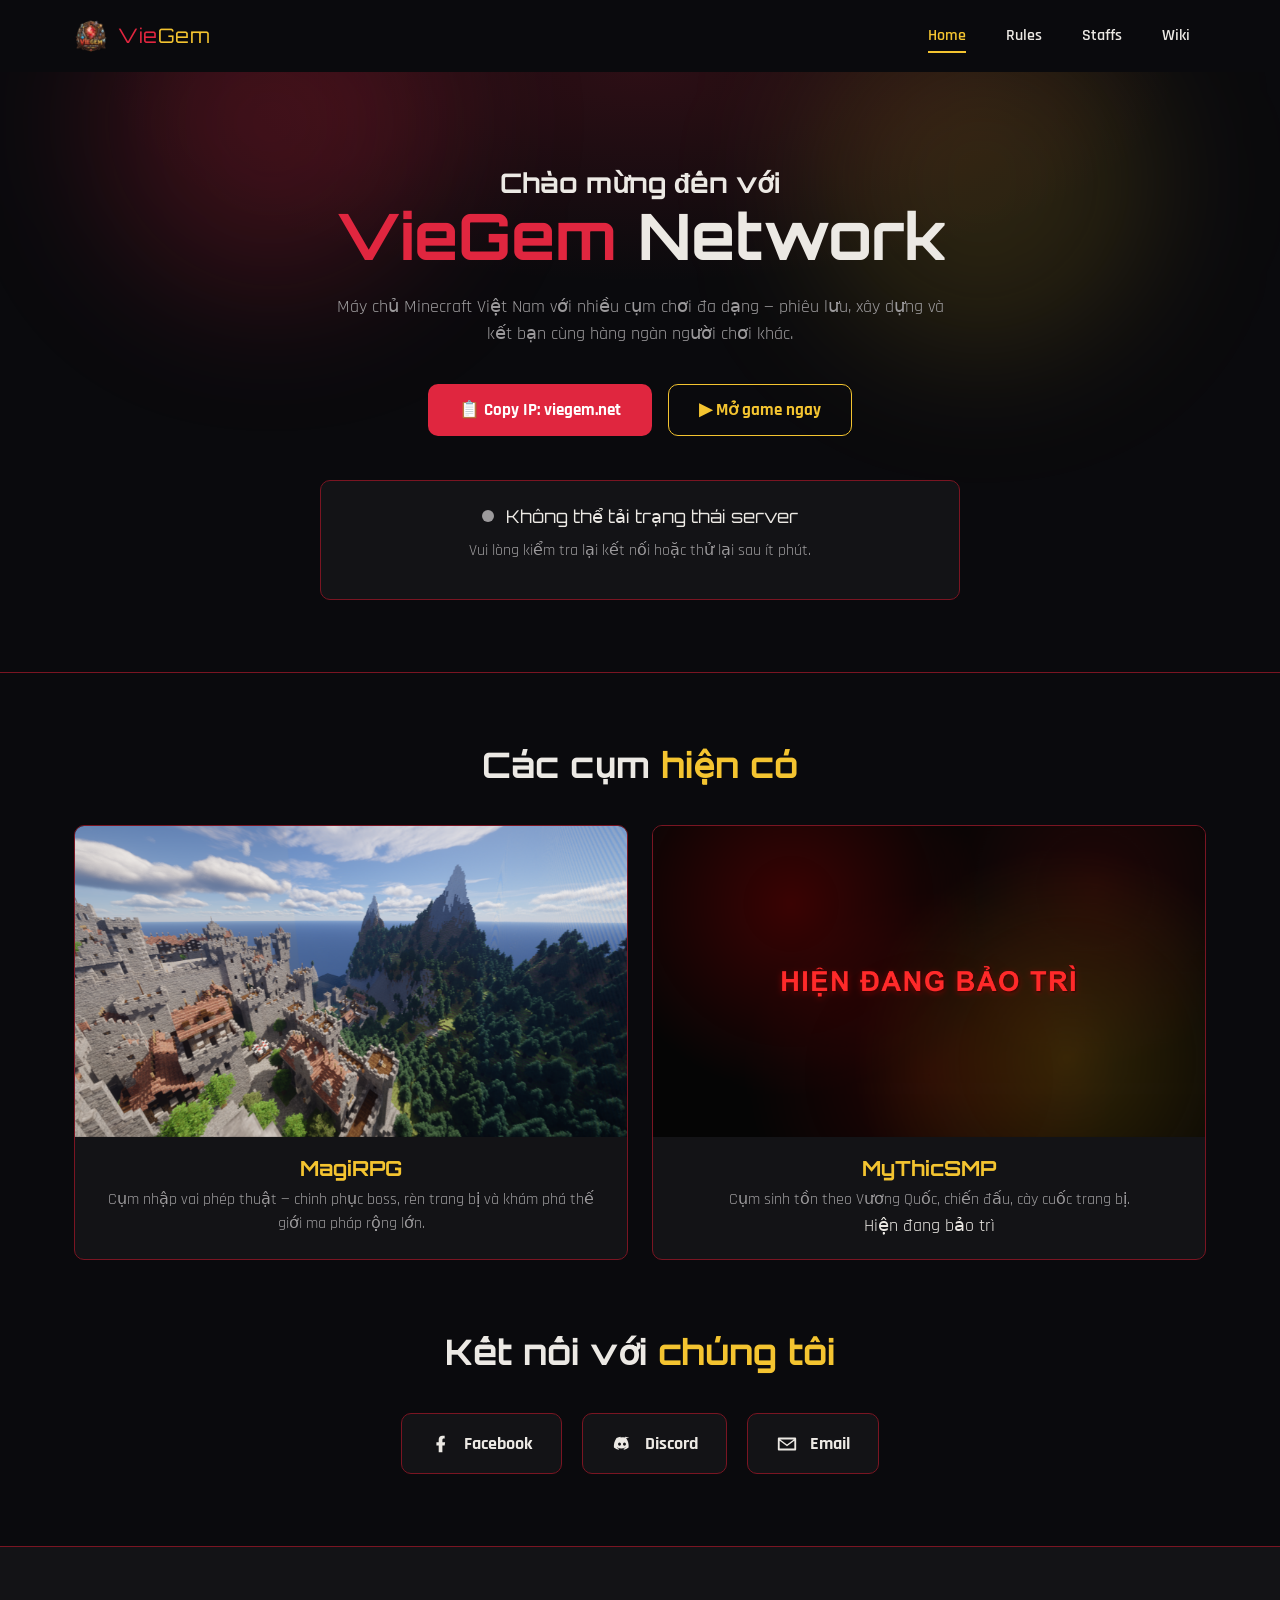
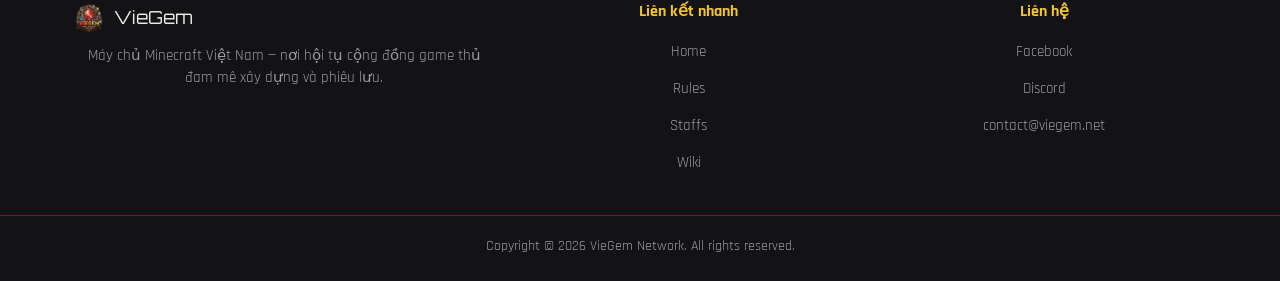
==== index.html @ 798bcd24 "Upload local files to repo." ====
<!DOCTYPE html>
<html lang="vi">
<head>
  <meta charset="UTF-8">
  <meta name="viewport" content="width=device-width, initial-scale=1.0">
  <title>VieGem Network — Máy chủ Minecraft</title>
  <meta name="description" content="VieGem Network - Máy chủ Minecraft Việt Nam với nhiều cụm chơi đa dạng, cộng đồng thân thiện.">

  <!-- Google Fonts: Orbitron (tiêu đề) + Rajdhani (nội dung) -->
  <link rel="preconnect" href="https://fonts.googleapis.com">
  <link rel="preconnect" href="https://fonts.gstatic.com" crossorigin>
  <link href="https://fonts.googleapis.com/css2?family=Orbitron:wght@600;700;800&family=Rajdhani:wght@500;600;700&display=swap" rel="stylesheet">

  <link rel="stylesheet" href="css/style.css">
  <link rel="icon" href="\assets\logo-viegem.webp">
</head>
<body>

  <!-- ============ HEADER (dùng chung mọi trang) ============ -->
  <header class="site-header">
    <div class="container">
      <a href="/" class="brand">
        <!-- 🖼️ Thay ảnh logo thật ở đây -->
        <img src="\assets\logo-viegem.webp" alt="Logo VieGem Network">
        <span><span class="brand-red">Vie</span><span class="brand-yellow">Gem</span></span>
      </a>
      <nav class="main-nav" id="main-nav">
        <a href="/" class="active">Home</a>
        <a href="/rules/">Rules</a>
        <a href="/staffs/">Staffs</a>
        <a href="/wiki/">Wiki</a>
      </nav>
      <button class="hamburger" aria-label="Mở menu điều hướng" aria-expanded="false" aria-controls="main-nav">
        <span></span><span></span><span></span>
      </button>
    </div>
  </header>

  <!-- ============ HERO SECTION ============ -->
  <section class="hero">
    <div class="container">
      <h2>Chào mừng đến với</h2>
      <h1><span class="accent">VieGem</span> Network</h1>
      <p class="tagline">Máy chủ Minecraft Việt Nam với nhiều cụm chơi đa dạng — phiêu lưu, xây dựng và kết bạn cùng hàng ngàn người chơi khác.</p>

      <div class="hero-actions">
        <button class="btn btn-primary" id="copy-ip-btn" aria-label="Copy địa chỉ IP server">
          📋 Copy IP: viegem.net
        </button>
        <button class="btn btn-secondary" id="launch-game-btn" aria-label="Mở Minecraft và kết nối tới server">
          ▶ Mở game ngay
        </button>
      </div>

      <!-- Trạng thái server real-time (status.js điền dữ liệu vào đây) -->
      <div class="server-status" id="server-status">
        <div class="status-row">
          <span class="status-dot" aria-hidden="true"></span>
          <span class="status-label">Đang kiểm tra trạng thái...</span>
        </div>
        <div class="status-meta"></div>
        <div class="status-players" aria-label="Danh sách người chơi đang online"></div>
      </div>
    </div>
  </section>

  <!-- ============ CÁC CỤM HIỆN CÓ ============ -->
  <section class="section">
    <div class="container">
      <h2>Các cụm <span class="accent">hiện có</span></h2>
      <div class="cluster-grid">
        <a href="/magirpg/" class="cluster-card fade-up">
          <img src="/assets/banner-magirpg.png" alt="Hình ảnh cụm MagiRPG">
          <div class="cluster-body">
            <h3>MagiRPG</h3>
            <p>Cụm nhập vai phép thuật — chinh phục boss, rèn trang bị và khám phá thế giới ma pháp rộng lớn.</p>
          </div>
        </a>
	<a href="/mythicsmp/" class="cluster-card fade-up">
          <img src="/assets/bao-tri.png" alt="Hình ảnh cụm MyThicSMP">
          <div class="cluster-body">
            <h3>MyThicSMP</h3>
            <p>Cụm sinh tồn theo Vương Quốc, chiến đấu, cày cuốc trang bị.</p>
	    <span><span class="brand-red">Hiện đang bảo trì</span>
          </div>
        </a>
        <!-- 🧩 Thêm cụm mới: copy nguyên khối <a class="cluster-card">...</a> ở trên và sửa nội dung -->
      </div>
    </div>
  </section>

  <!-- ============ MEDIA / LIÊN HỆ ============ -->
  <section class="section" style="padding-top:0;">
    <div class="container">
      <h2>Kết nối với <span class="accent">chúng tôi</span></h2>
      <div class="media-grid">
        <!-- 🔗 Thay link Facebook thật ở đây -->
        <a class="media-btn fade-up" href="https://facebook.com" target="_blank" rel="noopener" aria-label="Trang Facebook của server">
          <svg viewBox="0 0 24 24" aria-hidden="true"><path d="M13.5 21v-7.5H16l.5-3.5h-3V7.8c0-1 .3-1.7 1.7-1.7H16V3.1C15.6 3 14.6 3 13.5 3c-2.4 0-4 1.5-4 4.2V10H7v3.5h2.5V21h4Z"/></svg>
          Facebook
        </a>
        <!-- 🔗 Thay link Discord thật ở đây -->
        <a class="media-btn fade-up" href="https://discord.gg" target="_blank" rel="noopener" aria-label="Server Discord">
          <svg viewBox="0 0 24 24" aria-hidden="true"><path d="M20 5.5c-1.4-.7-2.9-1.1-4.4-1.4l-.2.4c1.3.4 2.5.9 3.6 1.6-3.7-1.8-8.3-1.8-12 0 1.1-.7 2.3-1.2 3.6-1.6l-.2-.4C9 4.4 7.5 4.8 6 5.5 3.6 9 2.9 12.5 3.2 15.9c1.7 1.3 3.4 2 5 2.5l.6-1c-.9-.3-1.7-.7-2.5-1.2l.4-.3c2.9 1.3 6.1 1.3 9 0l.4.3c-.8.5-1.6.9-2.5 1.2l.6 1c1.6-.5 3.3-1.2 5-2.5.4-3.9-.6-7.4-2.7-10.4ZM9.3 13.9c-.9 0-1.6-.8-1.6-1.8s.7-1.8 1.6-1.8 1.6.8 1.6 1.8-.7 1.8-1.6 1.8Zm5.4 0c-.9 0-1.6-.8-1.6-1.8s.7-1.8 1.6-1.8 1.6.8 1.6 1.8-.7 1.8-1.6 1.8Z"/></svg>
          Discord
        </a>
        <!-- 🔗 Thay email thật ở đây -->
        <a class="media-btn fade-up" href="mailto:contact@viegem.net" aria-label="Gửi email cho server">
          <svg viewBox="0 0 24 24" aria-hidden="true"><path d="M3 5h18a1 1 0 0 1 1 1v12a1 1 0 0 1-1 1H3a1 1 0 0 1-1-1V6a1 1 0 0 1 1-1Zm1.6 2 7.4 5.5L19.4 7H4.6ZM4 8.4V17h16V8.4l-8 6-8-6Z"/></svg>
          Email
        </a>
      </div>
    </div>
  </section>

  <!-- ============ FOOTER (dùng chung mọi trang) ============ -->
  <footer class="site-footer">
    <div class="container footer-grid">
      <div class="footer-col">
        <div class="footer-brand">
          <img src="\assets\logo-viegem.webp">
          <span><span class="brand-red">Vie</span><span class="brand-yellow">Gem</span></span>
        </div>
        <p>Máy chủ Minecraft Việt Nam — nơi hội tụ cộng đồng game thủ đam mê xây dựng và phiêu lưu.</p>
      </div>
      <div class="footer-col">
        <h4>Liên kết nhanh</h4>
        <ul>
          <li><a href="/">Home</a></li>
          <li><a href="/rules/">Rules</a></li>
          <li><a href="/staffs/">Staffs</a></li>
          <li><a href="/wiki/">Wiki</a></li>
        </ul>
      </div>
      <div class="footer-col">
        <h4>Liên hệ</h4>
        <ul>
          <li><a href="https://facebook.com" target="_blank" rel="noopener">Facebook</a></li>
          <li><a href="https://discord.gg" target="_blank" rel="noopener">Discord</a></li>
          <li><a href="mailto:contact@viegem.net">contact@viegem.net</a></li>
        </ul>
      </div>
    </div>
    <div class="footer-bottom">
      Copyright © <span id="current-year">2025</span> VieGem Network. All rights reserved.
    </div>
  </footer>

  <!-- Thông báo toast khi copy IP -->
  <div class="copy-toast" id="copy-toast" role="status" aria-live="polite"></div>

  <script src="js/main.js"></script>
  <script src="js/status.js"></script>
</body>
</html>
---- css/style.css ----
/* ==========================================================================
   VIEGEM SERVER — STYLESHEET CHÍNH
   Dùng chung cho tất cả các trang (/, /rules/, /staffs/, /wiki/, /magirpg/)
   Cấu trúc file:
     1. Biến CSS (màu, font, khoảng cách) — chỉnh nhanh theme ở đây
     2. Reset & base
     3. Header / Navigation
     4. Hero section
     5. Cụm server (cards)
     6. Media buttons
     7. Footer
     8. Trang Rules
     9. Trang Staffs
    10. Trang Wiki
    11. Trang MagiRPG
    12. Utilities & animation (fade-in on scroll)
    13. Responsive (mobile)
   ========================================================================== */

/* ---------- 1. BIẾN CSS — TÙY CHỈNH MÀU SẮC / FONT Ở ĐÂY ---------- */
:root {
  --c-bg: #0a0a0d;           /* nền chính - đen */
  --c-bg-alt: #131316;       /* nền phụ (card, section xen kẽ) */
  --c-bg-elevated: #1b1b1f;  /* nền nổi hơn (header khi scroll, card hover) */
  --c-red: #e0263f;          /* đỏ - điểm nhấn chính, nút, viền */
  --c-red-dim: #7a1522;      /* đỏ tối - viền tĩnh, đường kẻ */
  --c-yellow: #f4c430;       /* vàng - highlight, chữ quan trọng */
  --c-text: #ece9e4;         /* chữ chính */
  --c-text-dim: #9c9a9c;     /* chữ phụ, mô tả */
  --c-online: #3ecf6e;
  --c-offline: #e0263f;

  --font-display: 'Orbitron', sans-serif; /* tiêu đề */
  --font-body: 'Rajdhani', sans-serif;    /* nội dung */

  --header-h: 72px;
  --radius: 10px;
  --transition: 220ms cubic-bezier(.3,.7,.4,1);
  --max-w: 1180px;
}

/* ---------- 2. RESET & BASE ---------- */
* { box-sizing: border-box; margin: 0; padding: 0; }

html {
  scroll-behavior: smooth;
  scroll-padding-top: calc(var(--header-h) + 16px);
}

body {
  background: var(--c-bg);
  color: var(--c-text);
  font-family: var(--font-body);
  font-size: 18px;
  line-height: 1.5;
  -webkit-font-smoothing: antialiased;
  overflow-x: hidden;
  text-align: center; /* Căn giữa toàn bộ văn bản trên site — kế thừa xuống mọi phần tử con */
}

/* Danh sách (ol/ul) căn giữa: marker vẫn nằm cạnh chữ nhờ list-style-position: inside */
ul, ol { list-style-position: inside; }

img { max-width: 100%; display: block; }

a { color: inherit; text-decoration: none; }

h1, h2, h3, h4 {
  font-family: var(--font-display);
  font-weight: 700;
  line-height: 1.15;
}

.container {
  max-width: var(--max-w);
  margin: 0 auto;
  padding: 0 24px;
}

/* Chỉ báo focus bàn phím — accessibility */
a:focus-visible, button:focus-visible, input:focus-visible {
  outline: 2px solid var(--c-yellow);
  outline-offset: 3px;
}

@media (prefers-reduced-motion: reduce) {
  * { animation-duration: 0.01ms !important; transition-duration: 0.01ms !important; }
}

/* ---------- 2b. KEYFRAMES DÙNG CHUNG ---------- */
@keyframes reveal-up {
  from { opacity: 0; transform: translateY(22px); }
  to   { opacity: 1; transform: translateY(0); }
}
@keyframes pulse-glow {
  0%, 100% { box-shadow: 0 0 6px currentColor; }
  50%      { box-shadow: 0 0 16px currentColor; }
}
@keyframes float-orb {
  0%, 100% { transform: translate(0, 0) scale(1); }
  50%      { transform: translate(14px, -18px) scale(1.06); }
}

/* ---------- 3. HEADER / NAVIGATION ---------- */
.site-header {
  position: sticky;
  top: 0;
  z-index: 100;
  height: var(--header-h);
  display: flex;
  align-items: center;
  background: transparent;
  border-bottom: 1px solid transparent;
  transition: background var(--transition), border-color var(--transition);
}

.site-header.scrolled {
  background: rgba(10, 10, 13, 0.92);
  backdrop-filter: blur(8px);
  border-bottom: 1px solid var(--c-red-dim);
}

.site-header .container {
  display: flex;
  align-items: center;
  justify-content: space-between;
  width: 100%;
}

.brand {
  display: flex;
  align-items: center;
  gap: 10px;
  font-family: var(--font-display);
  font-size: 1.25rem;
  letter-spacing: 0.5px;
}

.brand img {
  width: 34px;
  height: 34px;
  border-radius: 6px;
}

.brand .brand-red { color: var(--c-red); }
.brand .brand-yellow { color: var(--c-yellow); }

.main-nav {
  display: flex;
  align-items: center;
  gap: 8px;
}

.main-nav a {
  padding: 8px 16px;
  font-weight: 600;
  font-size: 1rem;
  border-radius: var(--radius);
  transition: color var(--transition), background var(--transition);
  position: relative;
}

/* Gạch chân mọc dần khi hover/active — hiệu ứng transform, không lag */
.main-nav a::after {
  content: "";
  position: absolute;
  left: 16px;
  right: 16px;
  bottom: 3px;
  height: 2px;
  background: var(--c-yellow);
  transform: scaleX(0);
  transform-origin: center;
  transition: transform var(--transition);
}
.main-nav a:hover::after,
.main-nav a.active::after { transform: scaleX(1); }

.main-nav a:hover { color: var(--c-yellow); background: rgba(244,196,48,0.08); }

.main-nav a.active { color: var(--c-yellow); }

/* Nút hamburger — chỉ hiện trên mobile */
.hamburger {
  display: none;
  flex-direction: column;
  gap: 5px;
  background: none;
  border: none;
  cursor: pointer;
  padding: 10px;
}
.hamburger span {
  width: 24px;
  height: 2px;
  background: var(--c-text);
  transition: transform var(--transition), opacity var(--transition);
}
.hamburger.open span:nth-child(1) { transform: translateY(7px) rotate(45deg); }
.hamburger.open span:nth-child(2) { opacity: 0; }
.hamburger.open span:nth-child(3) { transform: translateY(-7px) rotate(-45deg); }

/* ---------- 4. HERO SECTION ---------- */
.hero {
  position: relative;
  padding: 96px 0 72px;
  text-align: center;
  background:
    radial-gradient(ellipse 60% 50% at 50% 0%, rgba(224,38,63,0.16), transparent 70%),
    var(--c-bg);
  border-bottom: 1px solid var(--c-red-dim);
  overflow: hidden;
}

/* Quầng sáng trôi nổi nhẹ phía sau hero — chỉ dùng transform, không lag */
.hero::before, .hero::after {
  content: "";
  position: absolute;
  width: 340px;
  height: 340px;
  border-radius: 50%;
  filter: blur(70px);
  pointer-events: none;
  z-index: 0;
}
.hero::before {
  top: -120px; left: 8%;
  background: rgba(224,38,63,0.22);
  animation: float-orb 9s ease-in-out infinite;
}
.hero::after {
  top: -60px; right: 10%;
  background: rgba(244,196,48,0.14);
  animation: float-orb 11s ease-in-out infinite reverse;
}
.hero .container { position: relative; z-index: 1; }

.hero h1 {
  font-size: clamp(2.2rem, 6vw, 4rem);
  color: var(--c-text);
  opacity: 0;
  animation: reveal-up 700ms ease forwards;
}

.hero h1 .accent { color: var(--c-red); }

.hero p.tagline {
  margin: 20px auto 0;
  max-width: 620px;
  color: var(--c-text-dim);
  font-size: 1.15rem;
  opacity: 0;
  animation: reveal-up 700ms ease forwards;
  animation-delay: 120ms;
}

.hero-actions {
  display: flex;
  flex-wrap: wrap;
  gap: 16px;
  justify-content: center;
  margin-top: 36px;
  opacity: 0;
  animation: reveal-up 700ms ease forwards;
  animation-delay: 240ms;
}

.btn {
  font-family: var(--font-body);
  font-weight: 700;
  font-size: 1.05rem;
  padding: 14px 30px;
  border-radius: var(--radius);
  border: 1px solid transparent;
  cursor: pointer;
  transition: transform var(--transition), box-shadow var(--transition), background var(--transition);
  will-change: transform;
}
.btn:hover { transform: scale(1.045); }
.btn:active { transform: scale(0.98); }

.btn-primary {
  background: var(--c-red);
  color: #fff;
  box-shadow: 0 0 0 rgba(224,38,63,0.5);
}
.btn-primary:hover { box-shadow: 0 0 22px rgba(224,38,63,0.55); }

.btn-secondary {
  background: transparent;
  border-color: var(--c-yellow);
  color: var(--c-yellow);
}
.btn-secondary:hover { box-shadow: 0 0 18px rgba(244,196,48,0.4); background: rgba(244,196,48,0.08); }

.copy-toast {
  position: fixed;
  bottom: 28px;
  left: 50%;
  transform: translateX(-50%) translateY(20px);
  background: var(--c-bg-elevated);
  border: 1px solid var(--c-yellow);
  color: var(--c-yellow);
  padding: 12px 22px;
  border-radius: var(--radius);
  font-weight: 600;
  opacity: 0;
  pointer-events: none;
  transition: opacity var(--transition), transform var(--transition);
  z-index: 999;
}
.copy-toast.show {
  opacity: 1;
  transform: translateX(-50%) translateY(0);
}

/* Trạng thái server */
.server-status {
  margin: 44px auto 0;
  max-width: 640px;
  background: var(--c-bg-alt);
  border: 1px solid var(--c-red-dim);
  border-radius: var(--radius);
  padding: 22px 26px;
  opacity: 0;
  animation: reveal-up 700ms ease forwards;
  animation-delay: 360ms;
}

.status-row {
  display: flex;
  align-items: center;
  justify-content: center;
  gap: 12px;
  flex-wrap: wrap;
}

.status-dot {
  width: 12px;
  height: 12px;
  border-radius: 50%;
  background: var(--c-text-dim);
  flex-shrink: 0;
}
.status-dot.online { background: var(--c-online); color: var(--c-online); animation: pulse-glow 2s ease-in-out infinite; }
.status-dot.offline { background: var(--c-offline); color: var(--c-offline); animation: pulse-glow 2s ease-in-out infinite; }

.status-label { font-family: var(--font-display); font-size: 1.1rem; }

.status-meta {
  margin-top: 10px;
  color: var(--c-text-dim);
  font-size: 0.98rem;
  display: flex;
  justify-content: center;
  gap: 18px;
  flex-wrap: wrap;
}

.status-players {
  margin-top: 14px;
  display: flex;
  justify-content: center;
  flex-wrap: wrap;
  gap: 8px;
}
.status-players span {
  background: var(--c-bg-elevated);
  border: 1px solid var(--c-red-dim);
  padding: 4px 10px;
  border-radius: 6px;
  font-size: 0.9rem;
}

/* ---------- 5. CỤM SERVER (CARDS) ---------- */
.section {
  padding: 72px 0;
}
.section h2 {
  font-size: clamp(1.6rem, 4vw, 2.2rem);
  text-align: center;
  margin-bottom: 40px;
}
.section h2 .accent { color: var(--c-yellow); }

.cluster-grid {
  display: grid;
  grid-template-columns: repeat(auto-fit, minmax(260px, 1fr));
  gap: 24px;
}

.cluster-card {
  display: block;
  background: var(--c-bg-alt);
  border: 1px solid var(--c-red-dim);
  border-radius: var(--radius);
  overflow: hidden;
  transition: transform var(--transition), box-shadow var(--transition), border-color var(--transition);
  will-change: transform;
}
.cluster-card:hover {
  transform: scale(1.03);
  border-color: var(--c-yellow);
  box-shadow: 0 0 26px rgba(224,38,63,0.28);
}
.cluster-card img {
  width: 100%;
  aspect-ratio: 16/9;
  object-fit: cover;
  transition: transform 500ms ease;
  will-change: transform;
}
.cluster-card:hover img { transform: scale(1.08); }
.cluster-card .cluster-body { padding: 20px; }
.cluster-card h3 { color: var(--c-yellow); font-size: 1.3rem; margin-bottom: 8px; }
.cluster-card p { color: var(--c-text-dim); font-size: 0.98rem; }

/* ---------- 6. MEDIA BUTTONS ---------- */
.media-grid {
  display: flex;
  flex-wrap: wrap;
  justify-content: center;
  gap: 20px;
}
.media-btn {
  display: flex;
  align-items: center;
  gap: 12px;
  padding: 16px 28px;
  border-radius: var(--radius);
  background: var(--c-bg-alt);
  border: 1px solid var(--c-red-dim);
  font-weight: 700;
  transition: transform var(--transition), border-color var(--transition), color var(--transition);
  will-change: transform;
}
.media-btn svg { width: 22px; height: 22px; fill: currentColor; }
.media-btn:hover { transform: scale(1.05); border-color: var(--c-yellow); color: var(--c-yellow); }

/* ---------- 7. FOOTER ---------- */
.site-footer {
  background: var(--c-bg-alt);
  border-top: 1px solid var(--c-red-dim);
  padding: 56px 0 24px;
}
.footer-grid {
  display: grid;
  grid-template-columns: 1.3fr 1fr 1fr;
  gap: 32px;
}
.footer-col h4 {
  font-size: 1rem;
  color: var(--c-yellow);
  margin-bottom: 16px;
  font-family: var(--font-body);
  font-weight: 700;
}
.footer-col p { color: var(--c-text-dim); font-size: 0.95rem; }
.footer-col ul { list-style: none; display: flex; flex-direction: column; gap: 10px; }
.footer-col ul a { color: var(--c-text-dim); font-size: 0.95rem; transition: color var(--transition); }
.footer-col ul a:hover { color: var(--c-yellow); }
.footer-brand { display: flex; align-items: center; gap: 10px; margin-bottom: 12px; font-family: var(--font-display); }
.footer-brand img { width: 30px; height: 30px; border-radius: 6px; }
.footer-bottom {
  margin-top: 40px;
  padding-top: 20px;
  border-top: 1px solid var(--c-red-dim);
  text-align: center;
  color: var(--c-text-dim);
  font-size: 0.88rem;
}

/* ---------- 8. TRANG RULES ---------- */
.rules-tabs {
  display: flex;
  gap: 10px;
  justify-content: center;
  margin-bottom: 36px;
  flex-wrap: wrap;
}
.rules-tab-btn {
  padding: 12px 26px;
  border-radius: var(--radius);
  background: var(--c-bg-alt);
  border: 1px solid var(--c-red-dim);
  color: var(--c-text-dim);
  font-weight: 700;
  font-family: var(--font-body);
  font-size: 1rem;
  cursor: pointer;
  transition: color var(--transition), border-color var(--transition), background var(--transition);
}
.rules-tab-btn.active {
  color: var(--c-yellow);
  border-color: var(--c-yellow);
  background: rgba(244,196,48,0.08);
}
.rules-panel { display: none; }
.rules-panel.active { display: block; }

.rules-box {
  background: var(--c-bg-alt);
  border: 1px solid var(--c-red-dim);
  border-left: 4px solid var(--c-red);
  border-radius: var(--radius);
  padding: 28px 30px;
  margin-bottom: 24px;
}
.rules-box h3 { color: var(--c-yellow); margin-bottom: 16px; font-size: 1.2rem; }
.rules-box ol { display: flex; flex-direction: column; gap: 10px; }
.rules-box ol li::marker { color: var(--c-red); font-weight: 700; }

/* ---------- 9. TRANG STAFFS ---------- */
.staff-grid {
  display: grid;
  grid-template-columns: repeat(auto-fit, minmax(240px, 1fr));
  gap: 22px;
}
.staff-card {
  background: var(--c-bg-alt);
  border: 1px solid var(--c-red-dim);
  border-radius: var(--radius);
  padding: 26px 22px;
  text-align: center;
  transition: transform var(--transition), border-color var(--transition);
  will-change: transform;
}
.staff-card:hover { transform: scale(1.03); border-color: var(--c-yellow); }
.staff-avatars {
  display: flex;
  justify-content: center;
  gap: -8px;
  position: relative;
  height: 76px;
  margin-bottom: 14px;
}
.staff-skin {
  width: 76px;
  height: 76px;
  border-radius: 12px;
  border: 2px solid var(--c-red-dim);
  background: var(--c-bg-elevated);
  object-fit: cover;
}
.staff-discord-badge {
  position: absolute;
  bottom: -4px;
  right: calc(50% - 46px);
  width: 30px;
  height: 30px;
  border-radius: 50%;
  border: 2px solid var(--c-bg-alt);
  background: var(--c-bg-elevated);
  object-fit: cover;
}
.staff-role {
  display: inline-block;
  font-size: 0.8rem;
  font-weight: 700;
  color: var(--c-bg);
  background: var(--c-yellow);
  padding: 3px 12px;
  border-radius: 20px;
  margin-bottom: 10px;
}
.staff-name { font-family: var(--font-display); font-size: 1.1rem; margin-bottom: 4px; }
.staff-discord {
  color: var(--c-text-dim);
  font-size: 0.9rem;
  display: flex;
  align-items: center;
  justify-content: center;
  gap: 6px;
}
.staff-discord-dot { width: 8px; height: 8px; border-radius: 50%; background: var(--c-text-dim); }
.staff-discord-dot.online { background: var(--c-online); }
.staff-discord-dot.idle { background: var(--c-yellow); }
.staff-discord-dot.dnd { background: var(--c-red); }

/* ---------- 10. TRANG WIKI ---------- */
.wiki-layout {
  display: grid;
  grid-template-columns: 240px 1fr;
  gap: 40px;
  align-items: start;
}
.wiki-toc {
  position: sticky;
  top: calc(var(--header-h) + 24px);
  background: var(--c-bg-alt);
  border: 1px solid var(--c-red-dim);
  border-radius: var(--radius);
  padding: 20px;
}
.wiki-toc h4 { color: var(--c-yellow); font-size: 0.95rem; margin-bottom: 12px; font-family: var(--font-body); }
.wiki-toc ul { list-style: none; display: flex; flex-direction: column; gap: 10px; }
.wiki-toc a { color: var(--c-text-dim); font-size: 0.95rem; transition: color var(--transition); }
.wiki-toc a:hover, .wiki-toc a.active { color: var(--c-yellow); }

.wiki-content { display: flex; flex-direction: column; gap: 24px; }
.wiki-card {
  background: var(--c-bg-alt);
  border: 1px solid var(--c-red-dim);
  border-radius: var(--radius);
  padding: 28px 30px;
  scroll-margin-top: calc(var(--header-h) + 20px);
}
.wiki-card h2 { color: var(--c-yellow); font-size: 1.4rem; margin-bottom: 14px; }
.wiki-card .wiki-body { color: var(--c-text); line-height: 1.7; }
.wiki-card .wiki-body p { margin-bottom: 12px; }
.wiki-card .wiki-body ul { display: flex; flex-direction: column; gap: 6px; }

/* ---------- 11. TRANG MAGIRPG ---------- */
.cluster-hero {
  padding: 80px 0 56px;
  text-align: center;
  border-bottom: 1px solid var(--c-red-dim);
  background: radial-gradient(ellipse 60% 50% at 50% 0%, rgba(244,196,48,0.10), transparent 70%);
}
.cluster-hero h1 {
  font-size: clamp(2rem, 5vw, 3.2rem);
  opacity: 0;
  animation: reveal-up 700ms ease forwards;
}
.cluster-hero .tagline { opacity: 0; animation: reveal-up 700ms ease forwards; animation-delay: 120ms; }
.cluster-hero .hero-actions { animation-delay: 240ms; }
.feature-grid {
  display: grid;
  grid-template-columns: repeat(auto-fit, minmax(220px, 1fr));
  gap: 22px;
}
.feature-card {
  background: var(--c-bg-alt);
  border: 1px solid var(--c-red-dim);
  border-radius: var(--radius);
  padding: 26px;
  transition: border-color var(--transition), transform var(--transition);
  will-change: transform;
}
.feature-card:hover { border-color: var(--c-yellow); transform: scale(1.02); }
.feature-card h3 { color: var(--c-yellow); font-size: 1.15rem; margin-bottom: 10px; }
.feature-card p { color: var(--c-text-dim); font-size: 0.95rem; }

/* ---------- 12. UTILITIES / ANIMATION ---------- */
.fade-up {
  opacity: 0;
  transform: translateY(18px);
  transition: opacity 600ms ease, transform 600ms ease;
  will-change: transform, opacity;
}
.fade-up.visible { opacity: 1; transform: translateY(0); }

/* Hiệu ứng xuất hiện so le (staggered) cho các thẻ trong lưới —
   mỗi thẻ trễ hơn thẻ trước một chút, tạo cảm giác "đổ vào" tự nhiên. */
.cluster-grid > .fade-up:nth-child(1),
.feature-grid > .fade-up:nth-child(1),
.staff-grid > .fade-up:nth-child(1),
.media-grid > .fade-up:nth-child(1) { transition-delay: 0ms; }
.cluster-grid > .fade-up:nth-child(2),
.feature-grid > .fade-up:nth-child(2),
.staff-grid > .fade-up:nth-child(2),
.media-grid > .fade-up:nth-child(2) { transition-delay: 80ms; }
.cluster-grid > .fade-up:nth-child(3),
.feature-grid > .fade-up:nth-child(3),
.staff-grid > .fade-up:nth-child(3),
.media-grid > .fade-up:nth-child(3) { transition-delay: 160ms; }
.feature-grid > .fade-up:nth-child(4),
.staff-grid > .fade-up:nth-child(4) { transition-delay: 240ms; }
.feature-grid > .fade-up:nth-child(5),
.staff-grid > .fade-up:nth-child(5) { transition-delay: 320ms; }
.feature-grid > .fade-up:nth-child(6),
.staff-grid > .fade-up:nth-child(6) { transition-delay: 400ms; }

.breadcrumb {
  color: var(--c-text-dim);
  font-size: 0.95rem;
  margin-bottom: 28px;
}
.breadcrumb a { color: var(--c-text-dim); }
.breadcrumb a:hover { color: var(--c-yellow); }
.breadcrumb .sep { margin: 0 8px; }
.breadcrumb .current { color: var(--c-yellow); }

/* ---------- 13. RESPONSIVE (MOBILE) ---------- */
@media (max-width: 860px) {
  .footer-grid { grid-template-columns: 1fr; }
  .wiki-layout { grid-template-columns: 1fr; }
  .wiki-toc { position: static; }
}

@media (max-width: 720px) {
  .hamburger { display: flex; }
  .main-nav {
    position: fixed;
    top: var(--header-h);
    right: 0;
    left: 0;
    background: var(--c-bg-elevated);
    border-bottom: 1px solid var(--c-red-dim);
    flex-direction: column;
    align-items: stretch;
    padding: 10px 24px 20px;
    gap: 4px;
    transform: translateY(-8px);
    opacity: 0;
    pointer-events: none;
    transition: opacity var(--transition), transform var(--transition);
  }
  .main-nav.open {
    transform: translateY(0);
    opacity: 1;
    pointer-events: auto;
  }
  .main-nav a { padding: 12px 8px; border-bottom: 1px solid rgba(255,255,255,0.05); }
}
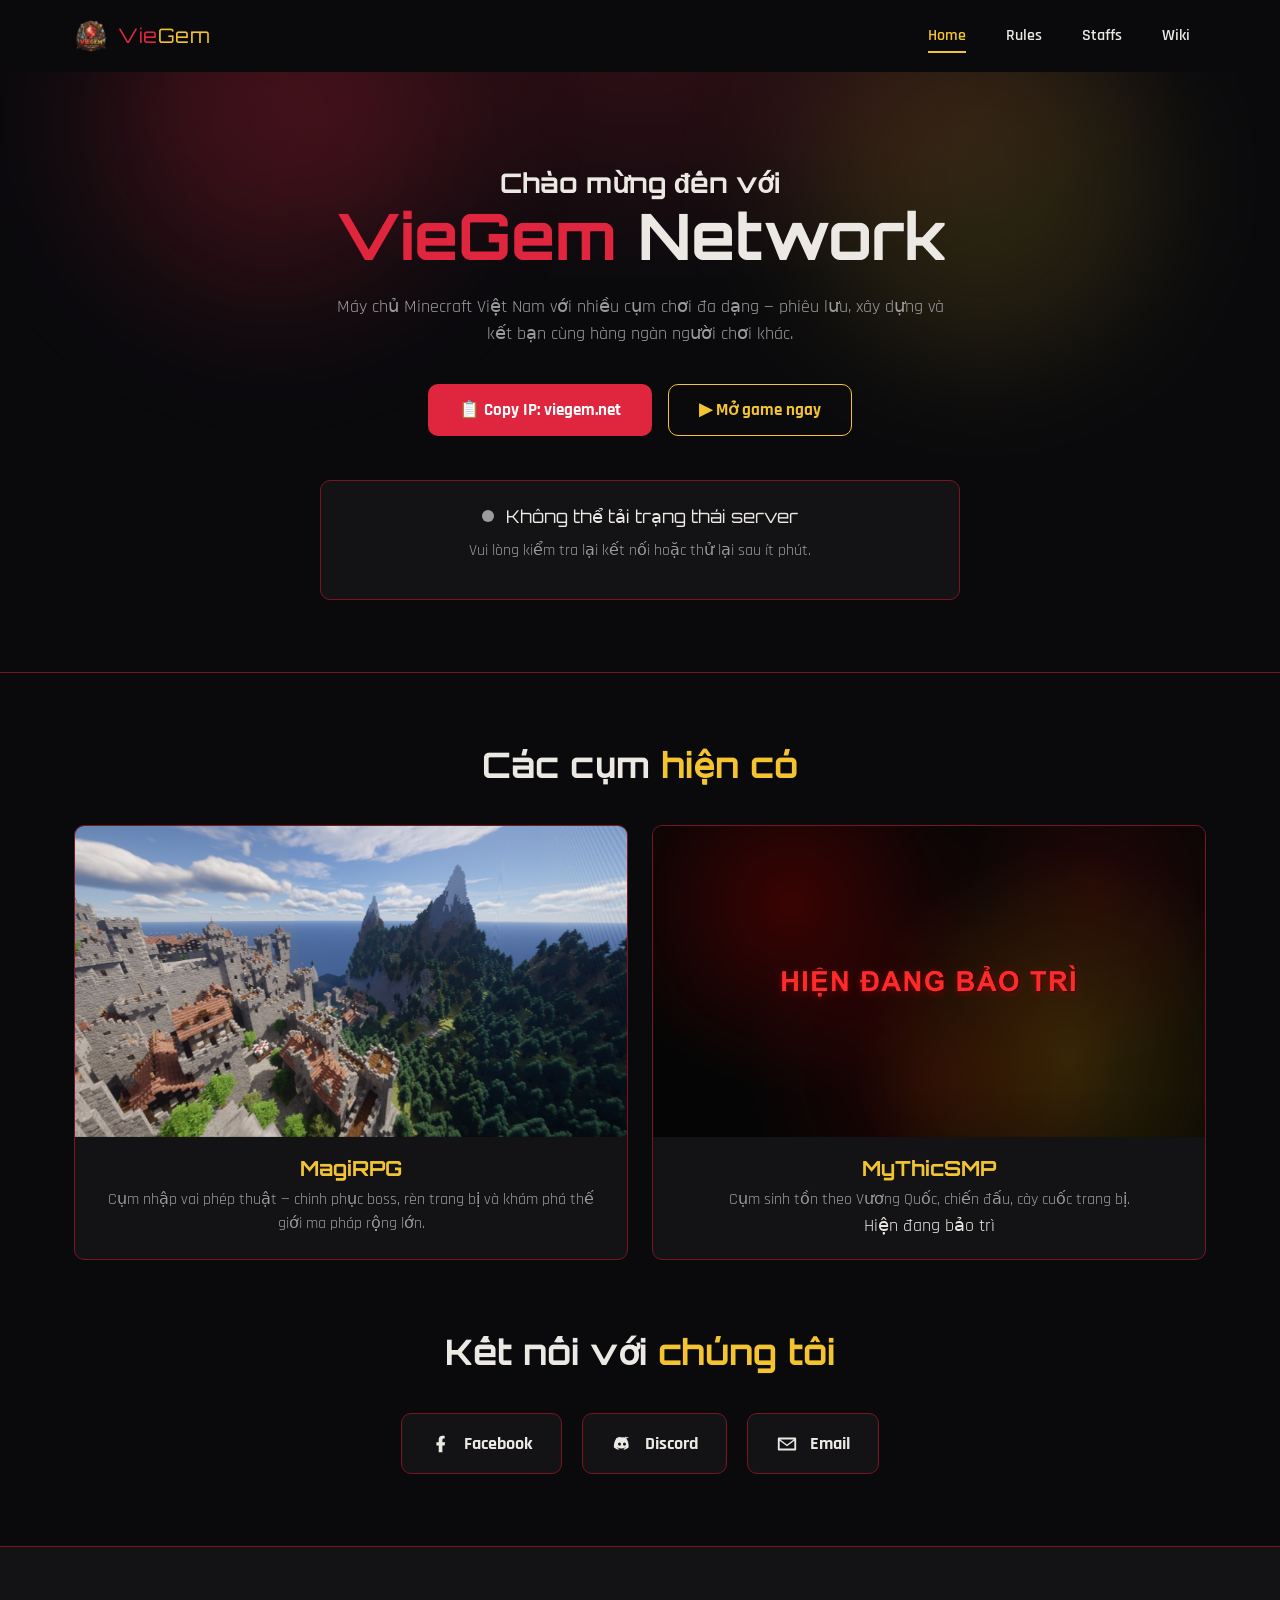
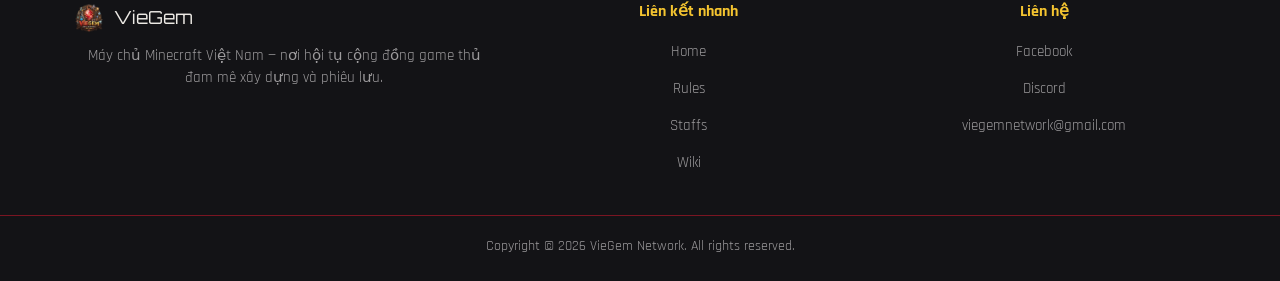
==== commit 8fdb3409: "Update meta tags and contact links in index.html Updated meta tags for SEO and social sharing. Chang" ====
--- a/index.html
+++ b/index.html
@@ -5,8 +5,17 @@
   <meta name="viewport" content="width=device-width, initial-scale=1.0">
   <title>VieGem Network — Máy chủ Minecraft</title>
   <meta name="description" content="VieGem Network - Máy chủ Minecraft Việt Nam với nhiều cụm chơi đa dạng, cộng đồng thân thiện.">
-
-  <!-- Google Fonts: Orbitron (tiêu đề) + Rajdhani (nội dung) -->
+  <meta name="title" content="ʜ2ʀʜᴇɴʀʏ | ᴘᴇʀsᴏɴᴀʟ ᴘʀᴏғɪʟᴇ">
+  <meta property="og:type" content="website">
+  <meta property="og:url" content="https://viegem.net">
+  <meta property="og:title" content="VieGem Network — Máy chủ Minecraft">
+  <meta property="og:description" content="VieGem Network - Máy chủ Minecraft Việt Nam với nhiều cụm chơi đa dạng, cộng đồng thân thiện.">
+  <meta property="og:image" content="/assets/logo-viegem.webp">
+  <meta property="twitter:card" content="summary_large_image">
+  <meta property="twitter:url" content="https://viegem.net">
+  <meta property="twitter:title" content="VieGem Network — Máy chủ Minecraft">
+  <meta property="twitter:description" content="VieGem Network - Máy chủ Minecraft Việt Nam với nhiều cụm chơi đa dạng, cộng đồng thân thiện.">
+  <meta property="twitter:image" content="/assets/logo-viegem.webp">
   <link rel="preconnect" href="https://fonts.googleapis.com">
   <link rel="preconnect" href="https://fonts.gstatic.com" crossorigin>
   <link href="https://fonts.googleapis.com/css2?family=Orbitron:wght@600;700;800&family=Rajdhani:wght@500;600;700&display=swap" rel="stylesheet">
@@ -16,11 +25,9 @@
 </head>
 <body>
 
-  <!-- ============ HEADER (dùng chung mọi trang) ============ -->
   <header class="site-header">
     <div class="container">
       <a href="/" class="brand">
-        <!-- 🖼️ Thay ảnh logo thật ở đây -->
         <img src="\assets\logo-viegem.webp" alt="Logo VieGem Network">
         <span><span class="brand-red">Vie</span><span class="brand-yellow">Gem</span></span>
       </a>
@@ -36,7 +43,6 @@
     </div>
   </header>
 
-  <!-- ============ HERO SECTION ============ -->
   <section class="hero">
     <div class="container">
       <h2>Chào mừng đến với</h2>
@@ -52,7 +58,6 @@
         </button>
       </div>
 
-      <!-- Trạng thái server real-time (status.js điền dữ liệu vào đây) -->
       <div class="server-status" id="server-status">
         <div class="status-row">
           <span class="status-dot" aria-hidden="true"></span>
@@ -64,7 +69,6 @@
     </div>
   </section>
 
-  <!-- ============ CÁC CỤM HIỆN CÓ ============ -->
   <section class="section">
     <div class="container">
       <h2>Các cụm <span class="accent">hiện có</span></h2>
@@ -84,28 +88,25 @@
 	    <span><span class="brand-red">Hiện đang bảo trì</span>
           </div>
         </a>
-        <!-- 🧩 Thêm cụm mới: copy nguyên khối <a class="cluster-card">...</a> ở trên và sửa nội dung -->
       </div>
     </div>
   </section>
 
-  <!-- ============ MEDIA / LIÊN HỆ ============ -->
   <section class="section" style="padding-top:0;">
     <div class="container">
       <h2>Kết nối với <span class="accent">chúng tôi</span></h2>
       <div class="media-grid">
-        <!-- 🔗 Thay link Facebook thật ở đây -->
-        <a class="media-btn fade-up" href="https://facebook.com" target="_blank" rel="noopener" aria-label="Trang Facebook của server">
+
+        <a class="media-btn fade-up" href="https://www.facebook.com/profile.php?id=61582817173974" target="_blank" rel="noopener" aria-label="Trang Facebook của server">
           <svg viewBox="0 0 24 24" aria-hidden="true"><path d="M13.5 21v-7.5H16l.5-3.5h-3V7.8c0-1 .3-1.7 1.7-1.7H16V3.1C15.6 3 14.6 3 13.5 3c-2.4 0-4 1.5-4 4.2V10H7v3.5h2.5V21h4Z"/></svg>
           Facebook
         </a>
-        <!-- 🔗 Thay link Discord thật ở đây -->
-        <a class="media-btn fade-up" href="https://discord.gg" target="_blank" rel="noopener" aria-label="Server Discord">
+
+        <a class="media-btn fade-up" href="https://discord.viegem.net" target="_blank" rel="noopener" aria-label="Server Discord">
           <svg viewBox="0 0 24 24" aria-hidden="true"><path d="M20 5.5c-1.4-.7-2.9-1.1-4.4-1.4l-.2.4c1.3.4 2.5.9 3.6 1.6-3.7-1.8-8.3-1.8-12 0 1.1-.7 2.3-1.2 3.6-1.6l-.2-.4C9 4.4 7.5 4.8 6 5.5 3.6 9 2.9 12.5 3.2 15.9c1.7 1.3 3.4 2 5 2.5l.6-1c-.9-.3-1.7-.7-2.5-1.2l.4-.3c2.9 1.3 6.1 1.3 9 0l.4.3c-.8.5-1.6.9-2.5 1.2l.6 1c1.6-.5 3.3-1.2 5-2.5.4-3.9-.6-7.4-2.7-10.4ZM9.3 13.9c-.9 0-1.6-.8-1.6-1.8s.7-1.8 1.6-1.8 1.6.8 1.6 1.8-.7 1.8-1.6 1.8Zm5.4 0c-.9 0-1.6-.8-1.6-1.8s.7-1.8 1.6-1.8 1.6.8 1.6 1.8-.7 1.8-1.6 1.8Z"/></svg>
           Discord
         </a>
-        <!-- 🔗 Thay email thật ở đây -->
-        <a class="media-btn fade-up" href="mailto:contact@viegem.net" aria-label="Gửi email cho server">
+        <a class="media-btn fade-up" href="mailto:viegemnetwork@gmail.com" aria-label="Gửi email cho server">
           <svg viewBox="0 0 24 24" aria-hidden="true"><path d="M3 5h18a1 1 0 0 1 1 1v12a1 1 0 0 1-1 1H3a1 1 0 0 1-1-1V6a1 1 0 0 1 1-1Zm1.6 2 7.4 5.5L19.4 7H4.6ZM4 8.4V17h16V8.4l-8 6-8-6Z"/></svg>
           Email
         </a>
@@ -113,7 +114,6 @@
     </div>
   </section>
 
-  <!-- ============ FOOTER (dùng chung mọi trang) ============ -->
   <footer class="site-footer">
     <div class="container footer-grid">
       <div class="footer-col">
@@ -135,9 +135,9 @@
       <div class="footer-col">
         <h4>Liên hệ</h4>
         <ul>
-          <li><a href="https://facebook.com" target="_blank" rel="noopener">Facebook</a></li>
-          <li><a href="https://discord.gg" target="_blank" rel="noopener">Discord</a></li>
-          <li><a href="mailto:contact@viegem.net">contact@viegem.net</a></li>
+          <li><a href="https://www.facebook.com/profile.php?id=61582817173974" target="_blank" rel="noopener">Facebook</a></li>
+          <li><a href="https://discord.viegem.net" target="_blank" rel="noopener">Discord</a></li>
+          <li><a href="mailto:viegemnetwork@gmail.com">viegemnetwork@gmail.com</a></li>
         </ul>
       </div>
     </div>
@@ -146,7 +146,6 @@
     </div>
   </footer>
 
-  <!-- Thông báo toast khi copy IP -->
   <div class="copy-toast" id="copy-toast" role="status" aria-live="polite"></div>
 
   <script src="js/main.js"></script>
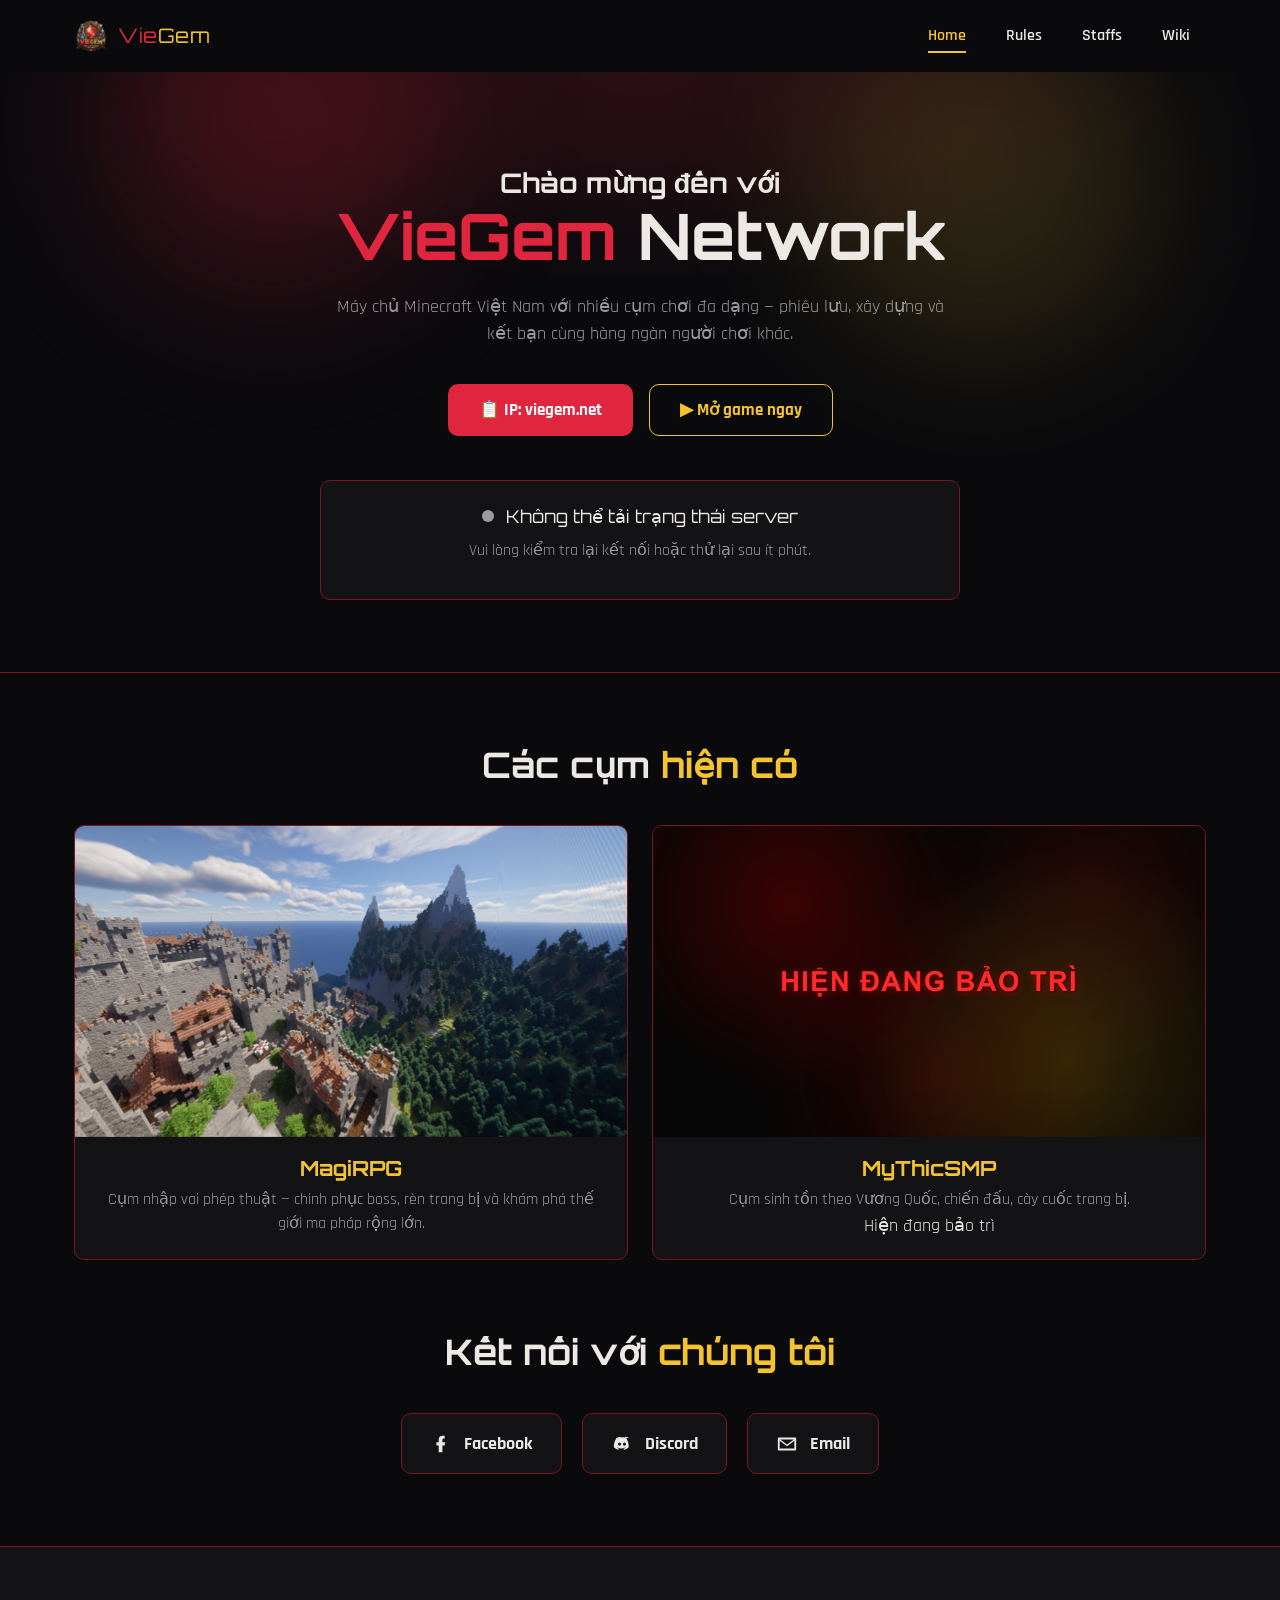
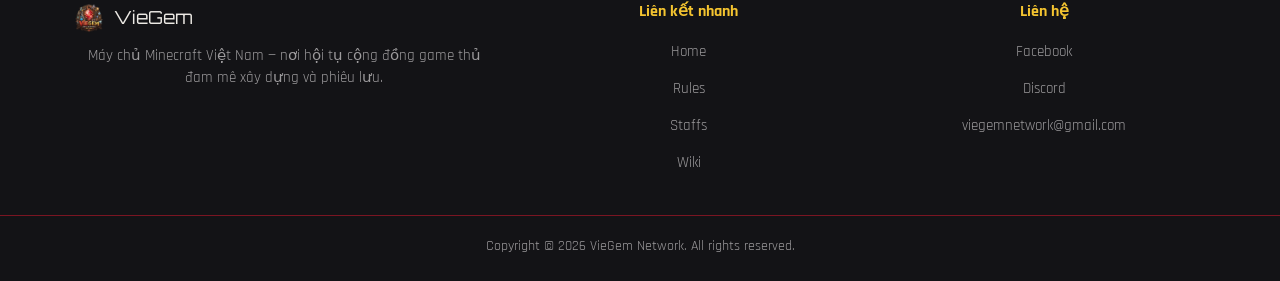
==== commit 63af9147: "Update button text to improve clarity" ====
--- a/index.html
+++ b/index.html
@@ -51,7 +51,7 @@
 
       <div class="hero-actions">
         <button class="btn btn-primary" id="copy-ip-btn" aria-label="Copy địa chỉ IP server">
-          📋 Copy IP: viegem.net
+          📋 IP: viegem.net
         </button>
         <button class="btn btn-secondary" id="launch-game-btn" aria-label="Mở Minecraft và kết nối tới server">
           ▶ Mở game ngay
